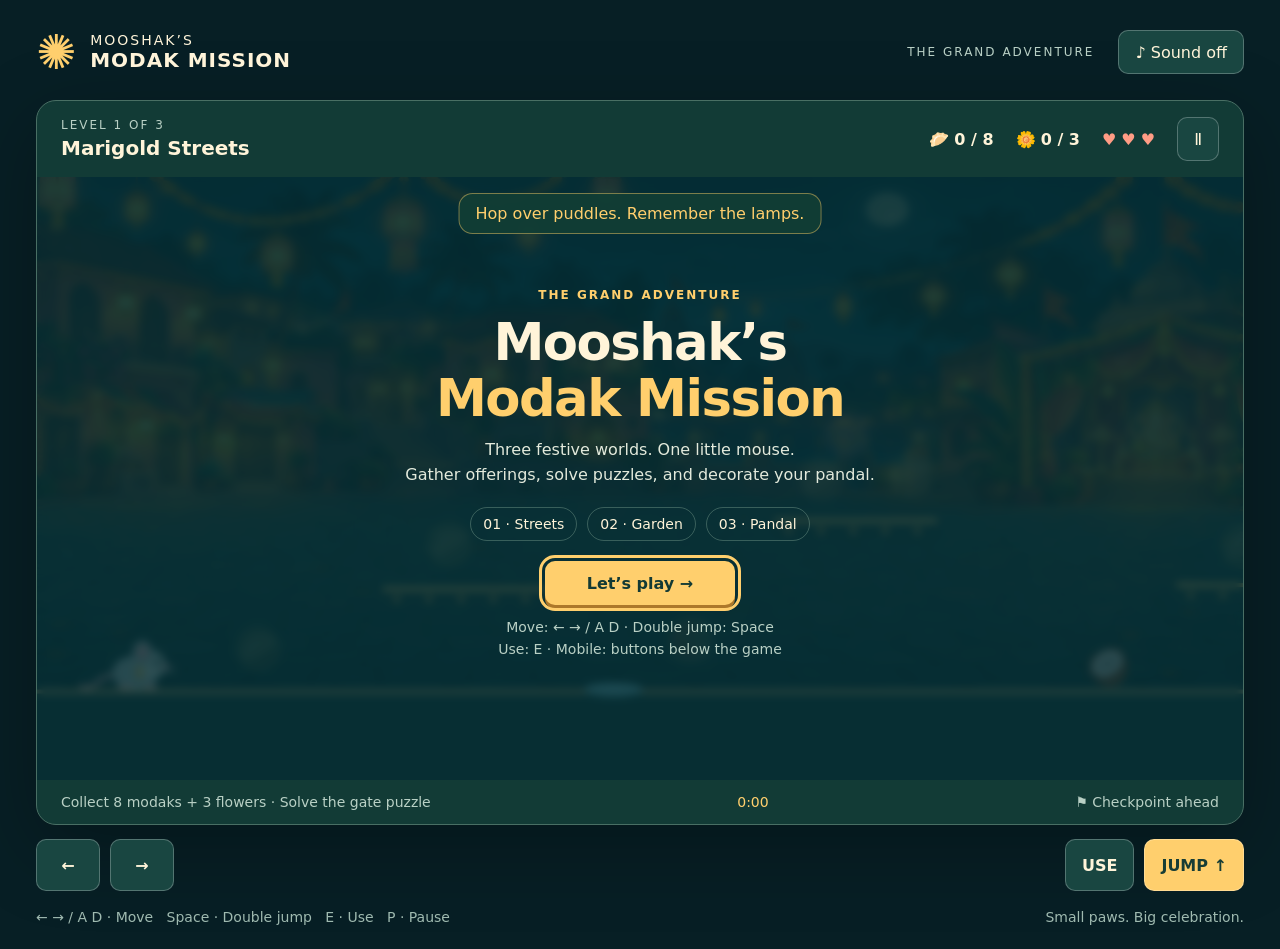
==== adventure/index.html @ 42b59413 "Add three-level Mooshak adventure with puzzles, checkpoints, decorations and audio" ====
<!doctype html>
<html lang="en"><head><meta charset="utf-8"><meta name="viewport" content="width=device-width,initial-scale=1"><meta name="theme-color" content="#092f32"><title>Mooshak’s Modak Mission · Grand Adventure</title><meta name="description" content="Three festive worlds, clever puzzles, and one little mouse. Collect offerings and decorate your own Ganesh Chaturthi pandal."><link rel="icon" href="../favicon.svg"><link rel="stylesheet" href="style.css"></head>
<body><main><header><a class="brand" href="./"><span class="brand-mark">✺</span><span>MOOSHAK’S<b>MODAK MISSION</b></span></a><div class="header-tools"><span class="edition">THE GRAND ADVENTURE</span><button id="sound" aria-pressed="false">♪ Sound off</button></div></header>
<section class="game-shell" aria-label="Mooshak’s adventure"><div class="hud"><div><span class="eyebrow" id="level-label">THREE WORLDS · ONE CELEBRATION</span><strong id="chapter">The festival awaits</strong></div><div class="stats"><span>🥟 <b id="score">0 / 8</b></span><span>🌼 <b id="flowers">0 / 3</b></span><span id="hearts" aria-label="3 hearts">♥ ♥ ♥</span><button id="pause" aria-label="Pause game">Ⅱ</button></div></div>
<div class="stage"><canvas id="game" width="1200" height="600" tabindex="0" aria-label="Move with arrow keys or A and D. Space to double jump. E to interact. P to pause."></canvas><div id="overlay" class="overlay" role="dialog" aria-modal="true" aria-label="Game menu"></div><div id="toast" role="status" aria-live="polite"></div><div id="powers"></div></div>
<div class="game-footer"><span id="objective">Collect offerings. Light the way.</span><span id="timer">0:00</span><span id="checkpoint">⚑ No checkpoint yet</span></div></section>
<div class="touch-controls"><div><button data-key="ArrowLeft" aria-label="Move left">←</button><button data-key="ArrowRight" aria-label="Move right">→</button></div><div><button id="interact">USE</button><button data-key="Space" class="jump">JUMP ↑</button></div></div>
<footer><span>← → / A D · Move &nbsp; Space · Double jump &nbsp; E · Use &nbsp; P · Pause</span><span>Small paws. Big celebration.</span></footer></main><script src="game.js"></script></body></html>
---- adventure/style.css ----
:root{color-scheme:dark;--ink:#092f32;--cream:#fff4d9;--gold:#ffcf6d;--muted:#b9d0c5}*{box-sizing:border-box}body{margin:0;background:#071f25;color:var(--cream);font-family:system-ui,-apple-system,'Segoe UI',sans-serif}main{max-width:1400px;margin:auto;padding:24px 36px}header{display:flex;justify-content:space-between;align-items:center;gap:16px;margin-bottom:20px}.brand{display:flex;align-items:center;gap:12px;color:inherit;text-decoration:none;font-size:14px;letter-spacing:2px}.brand b{display:block;font-size:20px;letter-spacing:1px}.brand-mark{font-size:48px;color:var(--gold)}.header-tools{display:flex;align-items:center;gap:24px}.edition,.eyebrow{font-size:12px;letter-spacing:2px;color:var(--muted)}button{font:inherit;font-size:16px;cursor:pointer;color:inherit;border:1px solid #ffffff40;background:#194641;border-radius:10px;padding:10px 16px;min-height:44px}button:hover{background:#2b5c50}button:focus-visible{outline:3px solid var(--gold);outline-offset:3px}button:disabled{cursor:default;opacity:.55}.game-shell{border:1px solid #496f64;border-radius:20px;overflow:hidden;box-shadow:0 24px 80px #0004;background:#123b36}.hud{display:flex;align-items:center;justify-content:space-between;padding:16px 24px;gap:12px}.eyebrow{display:block;margin-bottom:4px}.hud strong{font-size:20px}.stats{display:flex;align-items:center;gap:22px;white-space:nowrap}.stats b{font-size:16px}#hearts{color:#ff9c85}.stage{position:relative;aspect-ratio:2/1;background:#17574f}canvas{width:100%;height:100%;display:block;outline:none}.overlay{position:absolute;inset:0;display:flex;align-items:center;justify-content:center;padding:16px;background:#062c32cf;backdrop-filter:blur(4px);overflow:auto}.overlay[hidden]{display:none}.panel{width:min(660px,100%);text-align:center;margin:auto;padding:12px}.pill{font-size:12px;font-weight:800;letter-spacing:2px;color:var(--gold)}h1{font-size:clamp(30px,4vw,56px);line-height:1.08;letter-spacing:-1.5px;margin:12px 0}h1 em{font-style:normal;color:var(--gold)}p{line-height:1.55;font-size:16px;margin:12px 0;color:#e3eadc}.primary{background:var(--gold);color:#133a34;font-weight:800;border:0;min-width:190px;box-shadow:0 4px 0 #ad782a}.primary:hover{background:#ffe19b}.actions{display:flex;justify-content:center;gap:12px;flex-wrap:wrap;margin-top:18px}.route{display:flex;justify-content:center;gap:10px;flex-wrap:wrap;margin:20px 0}.route span{border:1px solid #82a99666;padding:8px 12px;border-radius:30px;font-size:14px}.game-footer{display:flex;align-items:center;justify-content:space-between;gap:12px;padding:14px 24px;font-size:14px;color:var(--muted)}#timer{font-variant-numeric:tabular-nums;color:var(--gold)}footer{display:flex;justify-content:space-between;gap:16px;margin-top:18px;font-size:14px;color:#9fbab0}.touch-controls{display:flex;justify-content:space-between;margin-top:14px;touch-action:none}.touch-controls>div{display:flex;gap:10px}.touch-controls button{min-width:64px;min-height:52px;font-weight:800;user-select:none;-webkit-user-select:none}.touch-controls .jump{background:var(--gold);color:#173d35}#toast{pointer-events:none;position:absolute;top:16px;left:50%;transform:translateX(-50%);background:#113e35f2;color:var(--gold);border:1px solid #e8bf6380;border-radius:14px;padding:10px 16px;font-size:16px;max-width:90%;width:max-content;text-align:center;opacity:0;transition:opacity .2s}#powers{pointer-events:none;position:absolute;bottom:12px;left:18px;background:#0a3333cc;border-radius:12px;color:var(--gold);font-size:14px;padding:6px 10px}#powers:empty{display:none}.puzzle-buttons{display:flex;justify-content:center;gap:12px;margin:18px 0}.puzzle-buttons button{font-size:22px;min-width:80px;min-height:66px}.puzzle-buttons small{display:block;font-size:14px}.lit{background:#ffcf6d!important;color:#123b36;box-shadow:0 0 24px #ffcf6d77}.rangoli{display:grid;grid-template-columns:repeat(3,56px);gap:6px;justify-content:center;margin:16px auto}.rangoli button{padding:0;font-size:24px}.choices{display:flex;justify-content:center;gap:8px;flex-wrap:wrap;margin:14px 0}.choices button{font-size:14px;min-height:60px}.choices button[aria-pressed=true]{border:2px solid var(--gold);background:#375943}.stars{font-size:42px;letter-spacing:8px;color:var(--gold)}.star-rules{text-align:left;max-width:390px;margin:14px auto;font-size:16px;line-height:1.7}.pandal-preview{background:#163e37;border:1px solid #708b61;border-radius:18px;margin:12px auto;padding:10px;max-width:330px;font-size:30px;line-height:1.25}.pandal-preview .offerings{font-size:22px}.results{display:flex;justify-content:center;gap:12px;flex-wrap:wrap}.results>div{border:1px solid #6c977e;padding:10px 14px;border-radius:12px;font-size:14px}.results b{display:block;color:var(--gold);font-size:22px}.small{font-size:14px;color:var(--muted)}@media(max-width:750px){main{padding:12px}.edition{display:none}.brand{font-size:12px;letter-spacing:1px}.brand b{font-size:16px}.brand-mark{font-size:36px}.header-tools button{font-size:14px;padding:8px}header{margin-bottom:12px}.hud{padding:12px;flex-wrap:wrap}.hud>div:first-child{width:100%}.hud strong{font-size:18px}.eyebrow{font-size:12px;letter-spacing:1px}.stats{width:100%;justify-content:space-between;gap:10px}.stage{aspect-ratio:auto;height:min(510px,65vh);min-height:360px}canvas{object-fit:contain}.overlay{padding:10px}.panel{padding:4px}h1{font-size:34px}.route{gap:6px;margin:12px 0}.route span{font-size:12px;padding:6px 8px}.game-footer{padding:12px;flex-wrap:wrap;font-size:14px}#objective{width:100%}footer{font-size:12px}footer span:first-child{display:none}.choices{margin:8px 0}.choices button{min-height:44px}.pandal-preview{font-size:24px}#toast{font-size:14px}.puzzle-buttons button{min-width:65px;padding:8px}.stars{font-size:34px}.results>div{padding:8px}}@media(prefers-reduced-motion:reduce){*{transition:none!important}}
#victory-mouse{width:180px;height:65px;margin:0 auto;display:block}#victory-mouse+h1{margin-top:0}
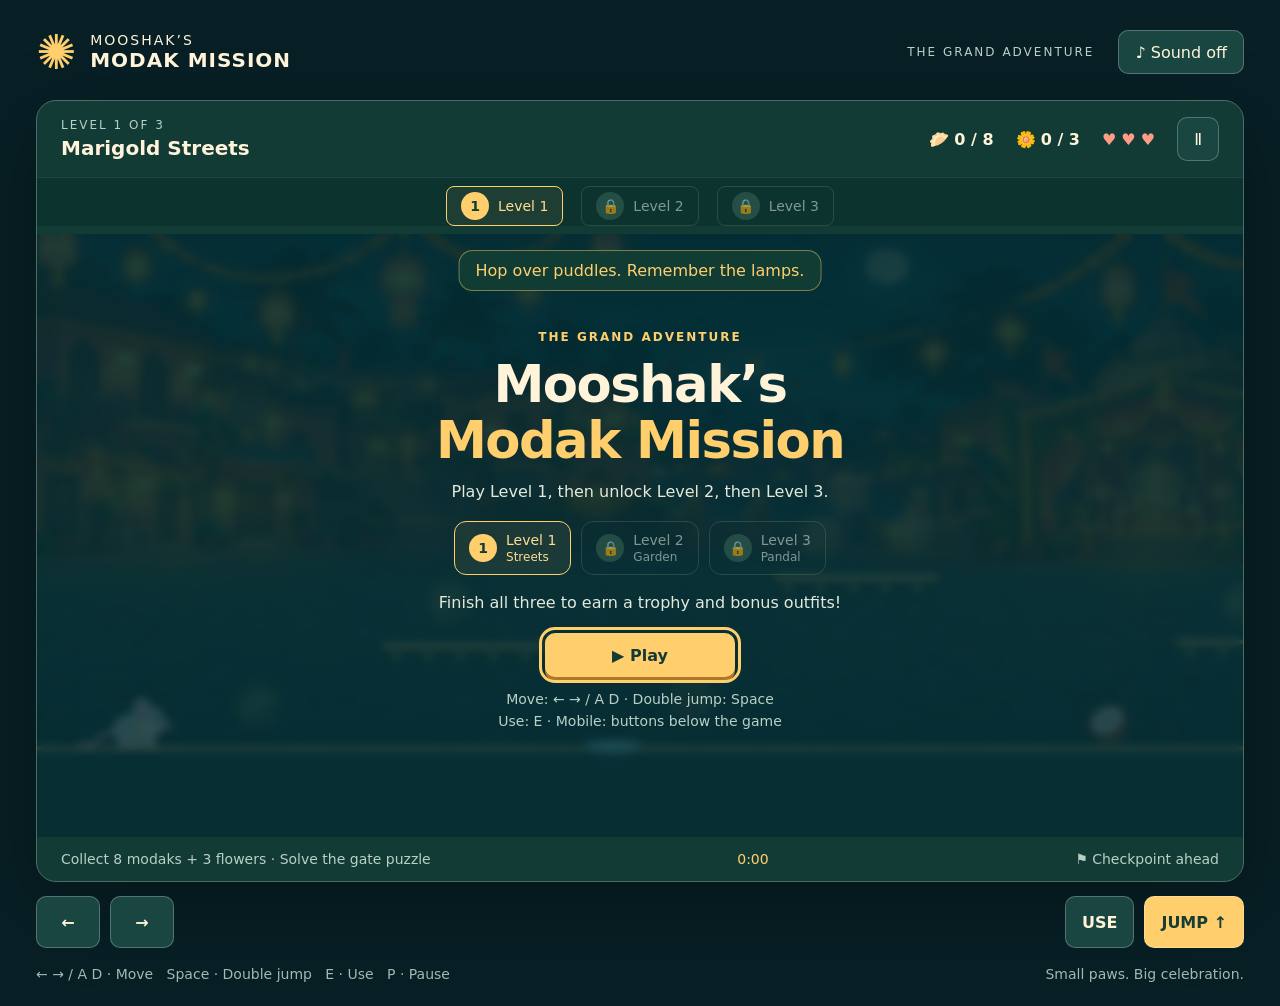
==== commit e21eec1c: "Clarify sequential levels with Play buttons and unlock trophy and outfits after completion" ====
--- a/adventure/index.html
+++ b/adventure/index.html
@@ -2,7 +2,7 @@
 <html lang="en"><head><meta charset="utf-8"><meta name="viewport" content="width=device-width,initial-scale=1"><meta name="theme-color" content="#092f32"><title>Mooshak’s Modak Mission · Grand Adventure</title><meta name="description" content="Three festive worlds, clever puzzles, and one little mouse. Collect offerings and decorate your own Ganesh Chaturthi pandal."><link rel="icon" href="../favicon.svg"><link rel="stylesheet" href="style.css"></head>
 <body><main><header><a class="brand" href="./"><span class="brand-mark">✺</span><span>MOOSHAK’S<b>MODAK MISSION</b></span></a><div class="header-tools"><span class="edition">THE GRAND ADVENTURE</span><button id="sound" aria-pressed="false">♪ Sound off</button></div></header>
 <section class="game-shell" aria-label="Mooshak’s adventure"><div class="hud"><div><span class="eyebrow" id="level-label">THREE WORLDS · ONE CELEBRATION</span><strong id="chapter">The festival awaits</strong></div><div class="stats"><span>🥟 <b id="score">0 / 8</b></span><span>🌼 <b id="flowers">0 / 3</b></span><span id="hearts" aria-label="3 hearts">♥ ♥ ♥</span><button id="pause" aria-label="Pause game">Ⅱ</button></div></div>
-<div class="stage"><canvas id="game" width="1200" height="600" tabindex="0" aria-label="Move with arrow keys or A and D. Space to double jump. E to interact. P to pause."></canvas><div id="overlay" class="overlay" role="dialog" aria-modal="true" aria-label="Game menu"></div><div id="toast" role="status" aria-live="polite"></div><div id="powers"></div></div>
+<nav id="level-trail" aria-label="Level progress"></nav><div class="stage"><canvas id="game" width="1200" height="600" tabindex="0" aria-label="Move with arrow keys or A and D. Space to double jump. E to interact. P to pause."></canvas><div id="overlay" class="overlay" role="dialog" aria-modal="true" aria-label="Game menu"></div><div id="toast" role="status" aria-live="polite"></div><div id="powers"></div></div>
 <div class="game-footer"><span id="objective">Collect offerings. Light the way.</span><span id="timer">0:00</span><span id="checkpoint">⚑ No checkpoint yet</span></div></section>
 <div class="touch-controls"><div><button data-key="ArrowLeft" aria-label="Move left">←</button><button data-key="ArrowRight" aria-label="Move right">→</button></div><div><button id="interact">USE</button><button data-key="Space" class="jump">JUMP ↑</button></div></div>
 <footer><span>← → / A D · Move &nbsp; Space · Double jump &nbsp; E · Use &nbsp; P · Pause</span><span>Small paws. Big celebration.</span></footer></main><script src="game.js"></script></body></html>
--- a/adventure/style.css
+++ b/adventure/style.css
@@ -1,2 +1,3 @@
 :root{color-scheme:dark;--ink:#092f32;--cream:#fff4d9;--gold:#ffcf6d;--muted:#b9d0c5}*{box-sizing:border-box}body{margin:0;background:#071f25;color:var(--cream);font-family:system-ui,-apple-system,'Segoe UI',sans-serif}main{max-width:1400px;margin:auto;padding:24px 36px}header{display:flex;justify-content:space-between;align-items:center;gap:16px;margin-bottom:20px}.brand{display:flex;align-items:center;gap:12px;color:inherit;text-decoration:none;font-size:14px;letter-spacing:2px}.brand b{display:block;font-size:20px;letter-spacing:1px}.brand-mark{font-size:48px;color:var(--gold)}.header-tools{display:flex;align-items:center;gap:24px}.edition,.eyebrow{font-size:12px;letter-spacing:2px;color:var(--muted)}button{font:inherit;font-size:16px;cursor:pointer;color:inherit;border:1px solid #ffffff40;background:#194641;border-radius:10px;padding:10px 16px;min-height:44px}button:hover{background:#2b5c50}button:focus-visible{outline:3px solid var(--gold);outline-offset:3px}button:disabled{cursor:default;opacity:.55}.game-shell{border:1px solid #496f64;border-radius:20px;overflow:hidden;box-shadow:0 24px 80px #0004;background:#123b36}.hud{display:flex;align-items:center;justify-content:space-between;padding:16px 24px;gap:12px}.eyebrow{display:block;margin-bottom:4px}.hud strong{font-size:20px}.stats{display:flex;align-items:center;gap:22px;white-space:nowrap}.stats b{font-size:16px}#hearts{color:#ff9c85}.stage{position:relative;aspect-ratio:2/1;background:#17574f}canvas{width:100%;height:100%;display:block;outline:none}.overlay{position:absolute;inset:0;display:flex;align-items:center;justify-content:center;padding:16px;background:#062c32cf;backdrop-filter:blur(4px);overflow:auto}.overlay[hidden]{display:none}.panel{width:min(660px,100%);text-align:center;margin:auto;padding:12px}.pill{font-size:12px;font-weight:800;letter-spacing:2px;color:var(--gold)}h1{font-size:clamp(30px,4vw,56px);line-height:1.08;letter-spacing:-1.5px;margin:12px 0}h1 em{font-style:normal;color:var(--gold)}p{line-height:1.55;font-size:16px;margin:12px 0;color:#e3eadc}.primary{background:var(--gold);color:#133a34;font-weight:800;border:0;min-width:190px;box-shadow:0 4px 0 #ad782a}.primary:hover{background:#ffe19b}.actions{display:flex;justify-content:center;gap:12px;flex-wrap:wrap;margin-top:18px}.route{display:flex;justify-content:center;gap:10px;flex-wrap:wrap;margin:20px 0}.route span{border:1px solid #82a99666;padding:8px 12px;border-radius:30px;font-size:14px}.game-footer{display:flex;align-items:center;justify-content:space-between;gap:12px;padding:14px 24px;font-size:14px;color:var(--muted)}#timer{font-variant-numeric:tabular-nums;color:var(--gold)}footer{display:flex;justify-content:space-between;gap:16px;margin-top:18px;font-size:14px;color:#9fbab0}.touch-controls{display:flex;justify-content:space-between;margin-top:14px;touch-action:none}.touch-controls>div{display:flex;gap:10px}.touch-controls button{min-width:64px;min-height:52px;font-weight:800;user-select:none;-webkit-user-select:none}.touch-controls .jump{background:var(--gold);color:#173d35}#toast{pointer-events:none;position:absolute;top:16px;left:50%;transform:translateX(-50%);background:#113e35f2;color:var(--gold);border:1px solid #e8bf6380;border-radius:14px;padding:10px 16px;font-size:16px;max-width:90%;width:max-content;text-align:center;opacity:0;transition:opacity .2s}#powers{pointer-events:none;position:absolute;bottom:12px;left:18px;background:#0a3333cc;border-radius:12px;color:var(--gold);font-size:14px;padding:6px 10px}#powers:empty{display:none}.puzzle-buttons{display:flex;justify-content:center;gap:12px;margin:18px 0}.puzzle-buttons button{font-size:22px;min-width:80px;min-height:66px}.puzzle-buttons small{display:block;font-size:14px}.lit{background:#ffcf6d!important;color:#123b36;box-shadow:0 0 24px #ffcf6d77}.rangoli{display:grid;grid-template-columns:repeat(3,56px);gap:6px;justify-content:center;margin:16px auto}.rangoli button{padding:0;font-size:24px}.choices{display:flex;justify-content:center;gap:8px;flex-wrap:wrap;margin:14px 0}.choices button{font-size:14px;min-height:60px}.choices button[aria-pressed=true]{border:2px solid var(--gold);background:#375943}.stars{font-size:42px;letter-spacing:8px;color:var(--gold)}.star-rules{text-align:left;max-width:390px;margin:14px auto;font-size:16px;line-height:1.7}.pandal-preview{background:#163e37;border:1px solid #708b61;border-radius:18px;margin:12px auto;padding:10px;max-width:330px;font-size:30px;line-height:1.25}.pandal-preview .offerings{font-size:22px}.results{display:flex;justify-content:center;gap:12px;flex-wrap:wrap}.results>div{border:1px solid #6c977e;padding:10px 14px;border-radius:12px;font-size:14px}.results b{display:block;color:var(--gold);font-size:22px}.small{font-size:14px;color:var(--muted)}@media(max-width:750px){main{padding:12px}.edition{display:none}.brand{font-size:12px;letter-spacing:1px}.brand b{font-size:16px}.brand-mark{font-size:36px}.header-tools button{font-size:14px;padding:8px}header{margin-bottom:12px}.hud{padding:12px;flex-wrap:wrap}.hud>div:first-child{width:100%}.hud strong{font-size:18px}.eyebrow{font-size:12px;letter-spacing:1px}.stats{width:100%;justify-content:space-between;gap:10px}.stage{aspect-ratio:auto;height:min(510px,65vh);min-height:360px}canvas{object-fit:contain}.overlay{padding:10px}.panel{padding:4px}h1{font-size:34px}.route{gap:6px;margin:12px 0}.route span{font-size:12px;padding:6px 8px}.game-footer{padding:12px;flex-wrap:wrap;font-size:14px}#objective{width:100%}footer{font-size:12px}footer span:first-child{display:none}.choices{margin:8px 0}.choices button{min-height:44px}.pandal-preview{font-size:24px}#toast{font-size:14px}.puzzle-buttons button{min-width:65px;padding:8px}.stars{font-size:34px}.results>div{padding:8px}}@media(prefers-reduced-motion:reduce){*{transition:none!important}}
 #victory-mouse{width:180px;height:65px;margin:0 auto;display:block}#victory-mouse+h1{margin-top:0}
+.journey{list-style:none;padding:0;display:flex;gap:10px;justify-content:center;margin:16px auto;text-align:left}.journey li{display:flex;align-items:center;gap:9px;padding:10px 14px;border:1px solid #779b7b66;border-radius:12px;color:#bed0c5;font-size:14px}.journey b{display:grid;place-items:center;width:28px;height:28px;border-radius:50%;background:#325e50;color:#fff4d9;flex-shrink:0}.journey small{display:block;font-size:12px;margin-top:2px}.journey .current{border-color:#ffcf6d;background:#ffcf6d12;color:#ffdc94}.journey .current b{background:#ffcf6d;color:#123b36}.journey .done{color:#b8efb4}.journey .locked{opacity:.65}#level-trail{border-top:1px solid #ffffff15;background:#0d332f}#level-trail .journey{margin:8px auto;gap:18px}#level-trail .journey li{padding:5px 14px;border-radius:8px}#level-trail .journey small{display:none}.mission-goal{background:#153f38;border:1px solid #78945a;border-radius:14px;padding:12px}.reward-trophy{font-size:56px;line-height:1.15;margin:8px}#outfit-preview{display:block;width:180px;height:80px;margin:auto}@media(max-width:750px){.journey{gap:5px;margin:10px 0}.journey li{padding:7px;gap:5px;font-size:12px}.journey b{width:24px;height:24px}#level-trail .journey{gap:5px}#level-trail .journey li{padding:5px 9px}.mission-goal{font-size:14px;padding:10px}.reward-trophy{font-size:42px}}
